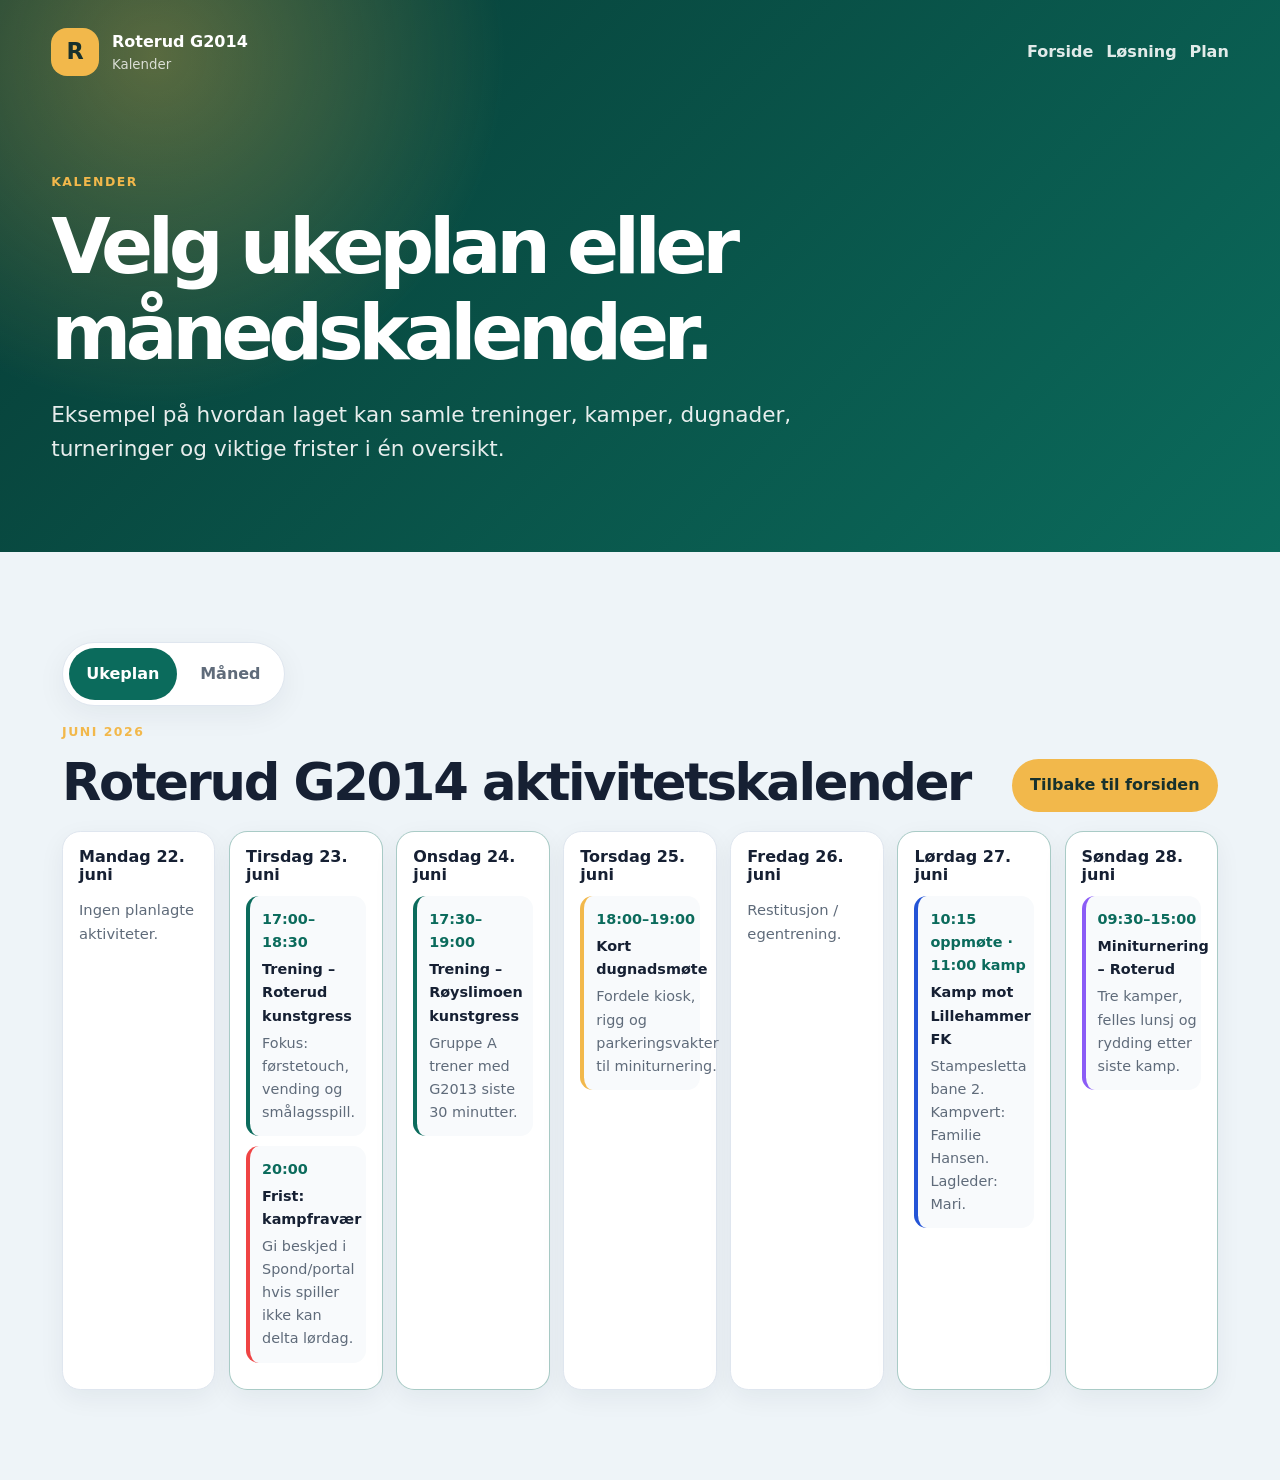
==== kalender.html @ 4005221e "Add switchable team calendar page" ====
<!doctype html>
<html lang="no">
  <head>
    <meta charset="utf-8" />
    <meta name="viewport" content="width=device-width, initial-scale=1" />
    <title>Kalender – Roterud G2014</title>
    <meta
      name="description"
      content="Uke- og månedskalender for Roterud G2014 med eksempelaktiviteter for treninger, kamper, dugnader og turneringer."
    />
    <link rel="stylesheet" href="styles.css" />
  </head>
  <body class="page">
    <header class="subhero">
      <nav class="topbar" aria-label="Hovednavigasjon">
        <a class="brand" href="index.html" aria-label="Til forsiden">
          <span class="brand__mark">R</span>
          <span>
            <strong>Roterud G2014</strong>
            <small>Kalender</small>
          </span>
        </a>
        <div class="topbar__links">
          <a href="index.html">Forside</a>
          <a href="index.html#losning">Løsning</a>
          <a href="index.html#plan">Plan</a>
        </div>
      </nav>
      <div class="subhero__content">
        <p class="eyebrow">Kalender</p>
        <h1>Velg ukeplan eller månedskalender.</h1>
        <p class="hero__lead">
          Eksempel på hvordan laget kan samle treninger, kamper, dugnader, turneringer og viktige frister i én oversikt.
        </p>
      </div>
    </header>

    <main class="section calendar-page">
      <section class="calendar-switch" aria-label="Kalendervisning">
        <input type="radio" name="view" id="week-view" checked />
        <input type="radio" name="view" id="month-view" />

        <div class="view-toggle" role="tablist" aria-label="Velg visning">
          <label for="week-view" role="tab">Ukeplan</label>
          <label for="month-view" role="tab">Måned</label>
        </div>

        <div class="calendar-toolbar">
          <div>
            <p class="eyebrow">Juni 2026</p>
            <h2>Roterud G2014 aktivitetskalender</h2>
          </div>
          <a class="button button--primary" href="index.html#kalender">Tilbake til forsiden</a>
        </div>

        <section class="week-view calendar-view" aria-labelledby="week-heading">
          <h2 id="week-heading" class="sr-only">Ukeplan for uke 26</h2>
          <div class="week-grid">
            <article class="day-card">
              <h3>Mandag 22. juni</h3>
              <p class="empty-state">Ingen planlagte aktiviteter.</p>
            </article>
            <article class="day-card day-card--active">
              <h3>Tirsdag 23. juni</h3>
              <div class="activity activity--training">
                <time>17:00–18:30</time>
                <strong>Trening – Roterud kunstgress</strong>
                <span>Fokus: førstetouch, vending og smålagsspill.</span>
              </div>
              <div class="activity activity--info">
                <time>20:00</time>
                <strong>Frist: kampfravær</strong>
                <span>Gi beskjed i Spond/portal hvis spiller ikke kan delta lørdag.</span>
              </div>
            </article>
            <article class="day-card day-card--active">
              <h3>Onsdag 24. juni</h3>
              <div class="activity activity--training">
                <time>17:30–19:00</time>
                <strong>Trening – Røyslimoen kunstgress</strong>
                <span>Gruppe A trener med G2013 siste 30 minutter.</span>
              </div>
            </article>
            <article class="day-card">
              <h3>Torsdag 25. juni</h3>
              <div class="activity activity--dugnad">
                <time>18:00–19:00</time>
                <strong>Kort dugnadsmøte</strong>
                <span>Fordele kiosk, rigg og parkeringsvakter til miniturnering.</span>
              </div>
            </article>
            <article class="day-card">
              <h3>Fredag 26. juni</h3>
              <p class="empty-state">Restitusjon / egentrening.</p>
            </article>
            <article class="day-card day-card--active">
              <h3>Lørdag 27. juni</h3>
              <div class="activity activity--match">
                <time>10:15 oppmøte · 11:00 kamp</time>
                <strong>Kamp mot Lillehammer FK</strong>
                <span>Stampesletta bane 2. Kampvert: Familie Hansen. Lagleder: Mari.</span>
              </div>
            </article>
            <article class="day-card day-card--active">
              <h3>Søndag 28. juni</h3>
              <div class="activity activity--cup">
                <time>09:30–15:00</time>
                <strong>Miniturnering – Roterud</strong>
                <span>Tre kamper, felles lunsj og rydding etter siste kamp.</span>
              </div>
            </article>
          </div>
        </section>

        <section class="month-view calendar-view" aria-labelledby="month-heading">
          <h2 id="month-heading" class="sr-only">Månedskalender for juni 2026</h2>
          <div class="month-grid" aria-label="Månedskalender juni 2026">
            <span class="weekday">Man</span><span class="weekday">Tir</span><span class="weekday">Ons</span><span class="weekday">Tor</span><span class="weekday">Fre</span><span class="weekday">Lør</span><span class="weekday">Søn</span>
            <div class="month-day"><span>1</span></div>
            <div class="month-day"><span>2</span></div>
            <div class="month-day"><span>3</span><small class="dot dot--training">Trening</small></div>
            <div class="month-day"><span>4</span></div>
            <div class="month-day"><span>5</span></div>
            <div class="month-day"><span>6</span><small class="dot dot--match">Kamp</small></div>
            <div class="month-day"><span>7</span></div>
            <div class="month-day"><span>8</span></div>
            <div class="month-day"><span>9</span><small class="dot dot--training">Trening</small></div>
            <div class="month-day"><span>10</span></div>
            <div class="month-day"><span>11</span><small class="dot dot--dugnad">Dugnad</small></div>
            <div class="month-day"><span>12</span></div>
            <div class="month-day"><span>13</span><small class="dot dot--cup">Cup</small></div>
            <div class="month-day"><span>14</span></div>
            <div class="month-day"><span>15</span></div>
            <div class="month-day"><span>16</span><small class="dot dot--training">Trening</small></div>
            <div class="month-day"><span>17</span><small class="dot dot--training">Trening</small></div>
            <div class="month-day"><span>18</span></div>
            <div class="month-day"><span>19</span></div>
            <div class="month-day"><span>20</span><small class="dot dot--match">Kamp</small></div>
            <div class="month-day"><span>21</span></div>
            <div class="month-day month-day--today"><span>22</span></div>
            <div class="month-day"><span>23</span><small class="dot dot--training">Trening</small><small class="dot dot--info">Frist</small></div>
            <div class="month-day"><span>24</span><small class="dot dot--training">Trening</small></div>
            <div class="month-day"><span>25</span><small class="dot dot--dugnad">Dugnadsmøte</small></div>
            <div class="month-day"><span>26</span></div>
            <div class="month-day"><span>27</span><small class="dot dot--match">Kamp</small></div>
            <div class="month-day"><span>28</span><small class="dot dot--cup">Turnering</small></div>
            <div class="month-day"><span>29</span><small class="dot dot--dugnad">Dugnad</small></div>
            <div class="month-day"><span>30</span><small class="dot dot--training">Trening</small></div>
          </div>
        </section>
      </section>
    </main>
  </body>
</html>
---- styles.css ----
:root {
  color-scheme: light;
  --bg: #f6f8fb;
  --card: #ffffff;
  --ink: #162033;
  --muted: #5f6b7a;
  --brand: #0b6b5c;
  --brand-2: #f2b84b;
  --blue: #2454d6;
  --line: #dfe6ef;
  --shadow: 0 20px 60px rgba(22, 32, 51, 0.12);
}

* { box-sizing: border-box; }
html { scroll-behavior: smooth; }
body {
  margin: 0;
  font-family: Inter, ui-sans-serif, system-ui, -apple-system, BlinkMacSystemFont, "Segoe UI", sans-serif;
  background: var(--bg);
  color: var(--ink);
  line-height: 1.6;
}

a { color: inherit; text-decoration: none; }

.hero {
  min-height: 86vh;
  background:
    radial-gradient(circle at 15% 20%, rgba(242, 184, 75, 0.38), transparent 28rem),
    radial-gradient(circle at 85% 10%, rgba(36, 84, 214, 0.25), transparent 25rem),
    linear-gradient(135deg, #073b35 0%, #0b6b5c 55%, #10806f 100%);
  color: white;
  padding: 1.25rem clamp(1rem, 4vw, 4rem) 5rem;
}

.topbar,
.hero__content,
.section {
  max-width: 1180px;
  margin: 0 auto;
}

.topbar {
  display: flex;
  justify-content: space-between;
  gap: 1rem;
  align-items: center;
  padding: 0.5rem 0 4rem;
}

.brand { display: flex; align-items: center; gap: 0.8rem; }
.brand__mark {
  display: grid;
  place-items: center;
  width: 3rem;
  height: 3rem;
  border-radius: 1rem;
  background: var(--brand-2);
  color: #17312d;
  font-weight: 900;
  font-size: 1.4rem;
}
.brand small { display: block; opacity: 0.78; }

.topbar__links { display: flex; flex-wrap: wrap; gap: 0.8rem; font-weight: 700; }
.topbar__links a { opacity: 0.88; }
.topbar__links a:hover { opacity: 1; }

.hero__content { padding-top: clamp(2rem, 8vw, 7rem); }
.eyebrow {
  margin: 0 0 0.75rem;
  color: var(--brand-2);
  font-weight: 850;
  letter-spacing: 0.12em;
  text-transform: uppercase;
  font-size: 0.78rem;
}

h1, h2, h3 { line-height: 1.12; margin: 0; }
h1 { max-width: 900px; font-size: clamp(2.7rem, 8vw, 6.8rem); letter-spacing: -0.07em; }
h2 { font-size: clamp(2rem, 4vw, 3.2rem); letter-spacing: -0.045em; }
h3 { font-size: 1.18rem; }

.hero__lead { max-width: 760px; font-size: clamp(1.1rem, 2vw, 1.35rem); opacity: 0.9; }
.hero__actions { display: flex; flex-wrap: wrap; gap: 0.85rem; margin-top: 2rem; }
.button {
  display: inline-flex;
  justify-content: center;
  align-items: center;
  min-height: 3rem;
  padding: 0.85rem 1.15rem;
  border-radius: 999px;
  font-weight: 850;
}
.button--primary { background: var(--brand-2); color: #17312d; }
.button--secondary { border: 1px solid rgba(255,255,255,0.5); color: white; }
.button--full { width: 100%; background: var(--brand); color: white; margin-top: 1rem; }

.section { padding: clamp(3rem, 7vw, 6rem) clamp(1rem, 4vw, 2rem); }
.section--tint { max-width: none; background: #eaf1f7; }
.section--tint > * { max-width: 1180px; margin-inline: auto; }
.section--dark { max-width: none; background: #111827; color: white; }
.section--dark > * { max-width: 1180px; margin-inline: auto; }
.section__intro { max-width: 820px; margin-bottom: 2rem; }
.section__intro p:not(.eyebrow) { color: var(--muted); font-size: 1.08rem; }
.section--dark .section__intro p:not(.eyebrow) { color: #c9d2df; }

.cards { display: grid; gap: 1rem; }
.cards--three { grid-template-columns: repeat(3, minmax(0, 1fr)); }
.card, .panel, .github-grid article {
  background: var(--card);
  border: 1px solid var(--line);
  border-radius: 1.4rem;
  padding: 1.35rem;
  box-shadow: 0 8px 30px rgba(22, 32, 51, 0.06);
}
.card__icon { font-size: 2rem; }
.card p, .event p, .event li { color: var(--muted); }

.dashboard { display: grid; grid-template-columns: 1.7fr 0.85fr; gap: 1rem; }
.panel { box-shadow: var(--shadow); }
.notice {
  margin: 1.3rem 0;
  padding: 1rem;
  border-radius: 1rem;
  background: #fff6df;
  border: 1px solid #f5d58a;
}
.timeline { display: grid; gap: 0.9rem; }
.event { border-left: 0.35rem solid var(--brand); padding: 1rem 1rem 1rem 1.2rem; background: #f8fafc; border-radius: 1rem; }
.event--match { border-color: var(--blue); }
.event--dugnad { border-color: var(--brand-2); }
.event time { color: var(--brand); font-weight: 850; }
.event ul { margin-bottom: 0; }

.factlist { display: grid; gap: 0.8rem; }
.factlist div { border-bottom: 1px solid var(--line); padding-bottom: 0.7rem; }
.factlist dt { color: var(--muted); font-size: 0.85rem; }
.factlist dd { margin: 0; font-weight: 850; }

.steps { display: grid; gap: 1rem; padding: 0; list-style: none; counter-reset: step; }
.steps li {
  counter-increment: step;
  display: grid;
  grid-template-columns: auto 1fr;
  gap: 1rem;
  align-items: start;
  background: white;
  border: 1px solid var(--line);
  border-radius: 1rem;
  padding: 1rem;
}
.steps li::before {
  content: counter(step);
  display: grid;
  place-items: center;
  width: 2.1rem;
  height: 2.1rem;
  border-radius: 50%;
  background: var(--brand);
  color: white;
  font-weight: 900;
}

.github-grid { display: grid; grid-template-columns: repeat(4, minmax(0, 1fr)); gap: 1rem; }
.github-grid article { background: #1f2937; border-color: #374151; box-shadow: none; }
code { background: rgba(255,255,255,0.12); padding: 0.12rem 0.35rem; border-radius: 0.35rem; }

@media (max-width: 860px) {
  .topbar { align-items: flex-start; flex-direction: column; padding-bottom: 2rem; }
  .cards--three, .dashboard, .github-grid { grid-template-columns: 1fr; }
  .hero { min-height: auto; }
}

.card--link {
  display: block;
  transition: transform 160ms ease, box-shadow 160ms ease, border-color 160ms ease;
}
.card--link:hover,
.card--link:focus-visible {
  transform: translateY(-0.18rem);
  border-color: var(--brand);
  box-shadow: var(--shadow);
  outline: none;
}
.card__cta,
.inline-link {
  display: inline-flex;
  margin-top: 0.7rem;
  color: var(--brand);
  font-weight: 850;
}

.page { background: #eef4f8; }
.subhero {
  background:
    radial-gradient(circle at 12% 10%, rgba(242, 184, 75, 0.35), transparent 22rem),
    linear-gradient(135deg, #073b35 0%, #0b6b5c 100%);
  color: white;
  padding: 1.25rem clamp(1rem, 4vw, 4rem) 4rem;
}
.subhero__content { max-width: 1180px; margin: 0 auto; padding-top: 2rem; }
.subhero h1 { font-size: clamp(2.3rem, 6vw, 5rem); }

.calendar-page { max-width: 1220px; }
.calendar-switch > input { position: absolute; inline-size: 1px; block-size: 1px; opacity: 0; pointer-events: none; }
.view-toggle {
  display: inline-flex;
  gap: 0.35rem;
  padding: 0.35rem;
  margin-bottom: 1rem;
  border-radius: 999px;
  background: white;
  border: 1px solid var(--line);
  box-shadow: 0 8px 30px rgba(22, 32, 51, 0.06);
}
.view-toggle label {
  cursor: pointer;
  border-radius: 999px;
  padding: 0.8rem 1.1rem;
  font-weight: 900;
  color: var(--muted);
}
#week-view:checked ~ .view-toggle label[for="week-view"],
#month-view:checked ~ .view-toggle label[for="month-view"] {
  background: var(--brand);
  color: white;
}
.calendar-toolbar {
  display: flex;
  justify-content: space-between;
  gap: 1rem;
  align-items: end;
  margin-bottom: 1.2rem;
}
.calendar-toolbar .button--primary { color: #17312d; }
.calendar-view { display: none; }
#week-view:checked ~ .week-view,
#month-view:checked ~ .month-view { display: block; }

.week-grid { display: grid; grid-template-columns: repeat(7, minmax(0, 1fr)); gap: 0.85rem; }
.day-card {
  min-height: 15rem;
  background: white;
  border: 1px solid var(--line);
  border-radius: 1.15rem;
  padding: 1rem;
  box-shadow: 0 8px 26px rgba(22, 32, 51, 0.06);
}
.day-card--active { border-color: rgba(11, 107, 92, 0.35); }
.day-card h3 { font-size: 1rem; margin-bottom: 0.8rem; }
.empty-state { color: var(--muted); font-size: 0.92rem; }
.activity {
  display: grid;
  gap: 0.25rem;
  margin-bottom: 0.65rem;
  padding: 0.75rem;
  border-radius: 0.8rem;
  background: #f8fafc;
  border-left: 0.28rem solid var(--brand);
  font-size: 0.9rem;
}
.activity time { color: var(--brand); font-weight: 900; }
.activity span { color: var(--muted); }
.activity--match { border-color: var(--blue); }
.activity--dugnad { border-color: var(--brand-2); }
.activity--cup { border-color: #8b5cf6; }
.activity--info { border-color: #ef4444; }

.month-grid {
  display: grid;
  grid-template-columns: repeat(7, minmax(0, 1fr));
  gap: 0.55rem;
}
.weekday {
  color: var(--muted);
  font-weight: 900;
  text-align: center;
  padding: 0.5rem;
}
.month-day {
  min-height: 7.6rem;
  background: white;
  border: 1px solid var(--line);
  border-radius: 1rem;
  padding: 0.7rem;
  box-shadow: 0 8px 26px rgba(22, 32, 51, 0.05);
}
.month-day > span { font-weight: 950; }
.month-day--today { outline: 3px solid rgba(242, 184, 75, 0.8); }
.dot {
  display: block;
  margin-top: 0.4rem;
  padding: 0.25rem 0.45rem;
  border-radius: 999px;
  color: white;
  font-weight: 850;
  font-size: 0.76rem;
}
.dot--training { background: var(--brand); }
.dot--match { background: var(--blue); }
.dot--dugnad { background: #b7791f; }
.dot--cup { background: #7c3aed; }
.dot--info { background: #dc2626; }
.sr-only {
  position: absolute;
  width: 1px;
  height: 1px;
  padding: 0;
  margin: -1px;
  overflow: hidden;
  clip: rect(0, 0, 0, 0);
  white-space: nowrap;
  border: 0;
}

@media (max-width: 1080px) {
  .week-grid { grid-template-columns: repeat(2, minmax(0, 1fr)); }
  .month-grid { font-size: 0.92rem; }
  .month-day { min-height: 6.7rem; padding: 0.55rem; }
}

@media (max-width: 640px) {
  .calendar-toolbar { align-items: stretch; flex-direction: column; }
  .week-grid, .month-grid { grid-template-columns: 1fr; }
  .weekday { display: none; }
  .month-day { min-height: auto; }
  .view-toggle { width: 100%; }
  .view-toggle label { flex: 1; text-align: center; }
}
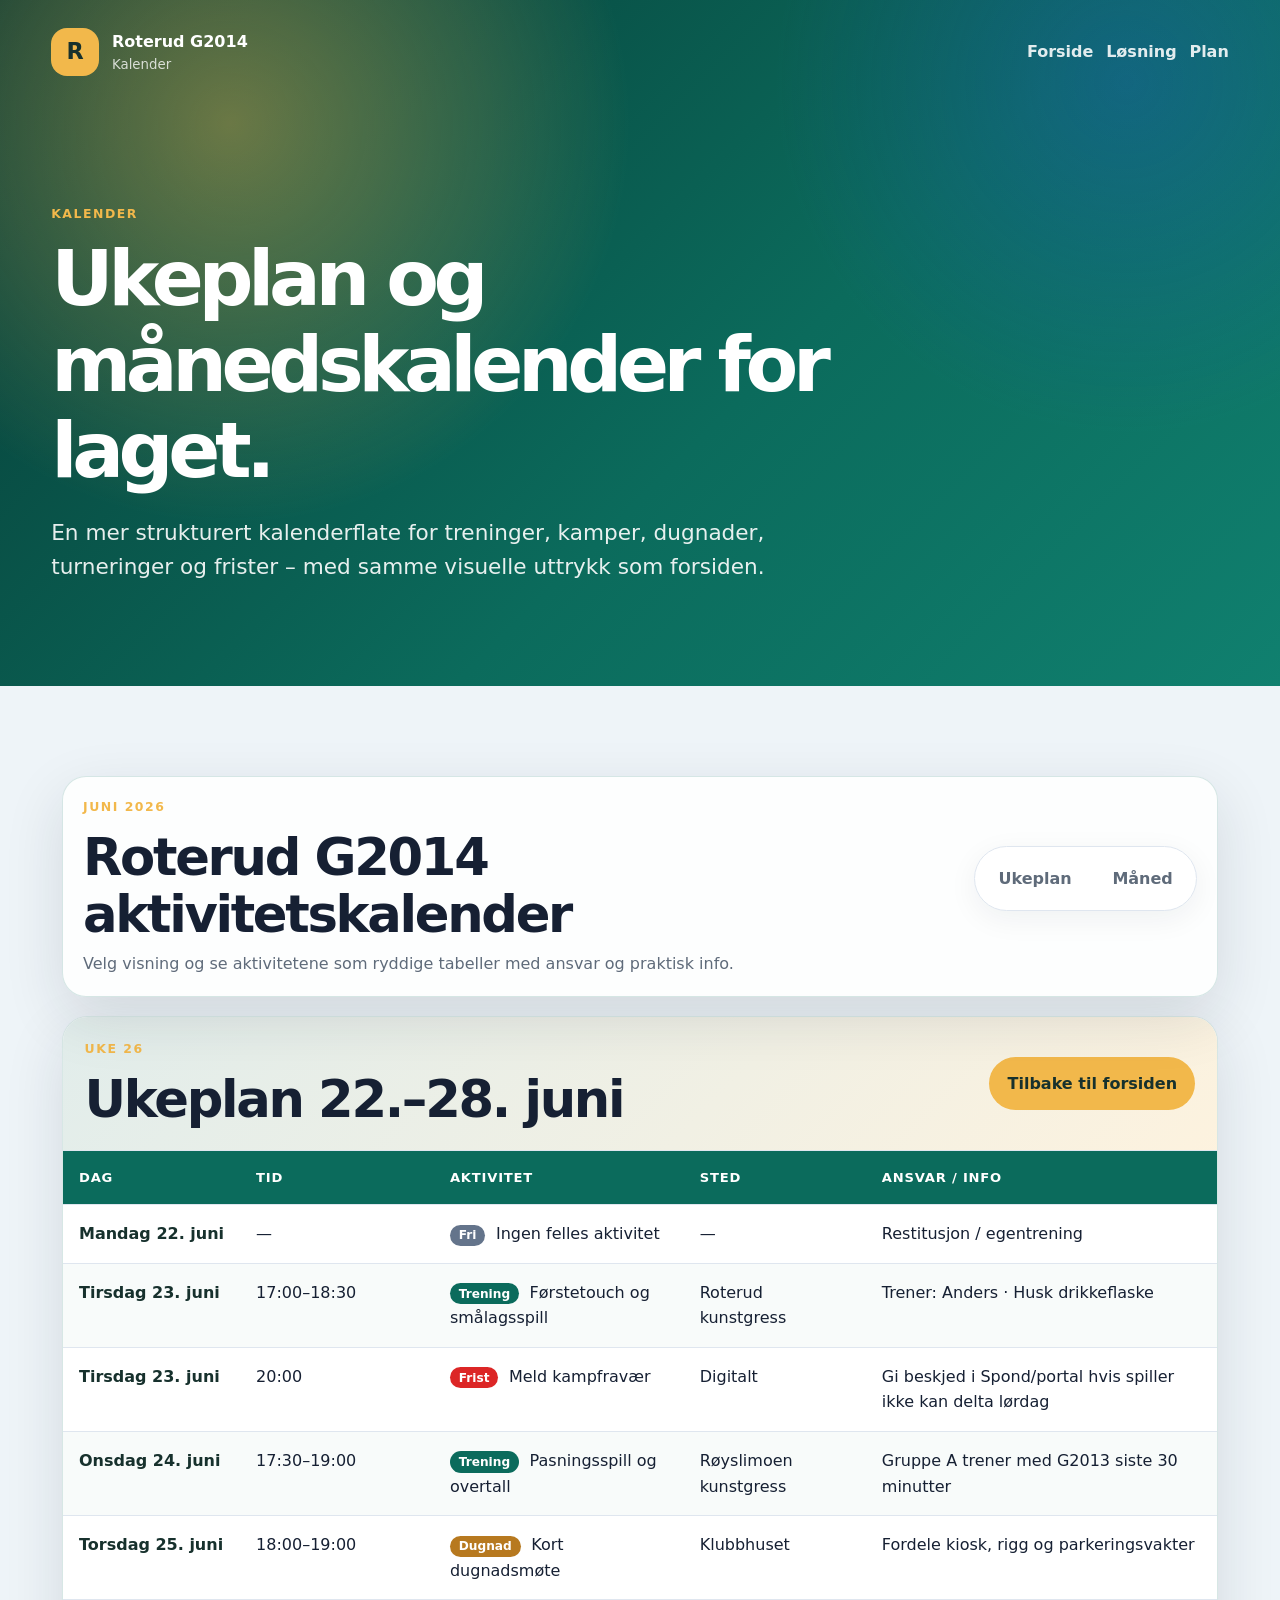
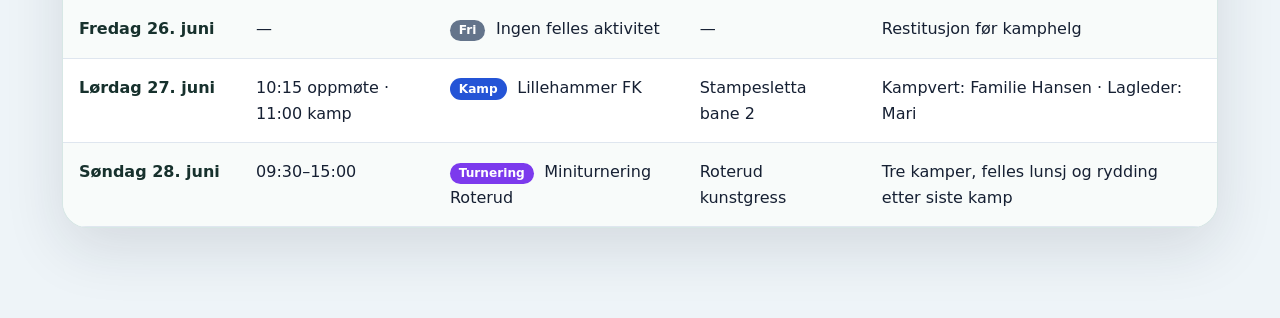
==== commit 8306850a: "Refine calendar page tables and styling" ====
--- a/kalender.html
+++ b/kalender.html
@@ -10,8 +10,8 @@
     />
     <link rel="stylesheet" href="styles.css" />
   </head>
-  <body class="page">
-    <header class="subhero">
+  <body class="page page--calendar">
+    <header class="subhero subhero--calendar">
       <nav class="topbar" aria-label="Hovednavigasjon">
         <a class="brand" href="index.html" aria-label="Til forsiden">
           <span class="brand__mark">R</span>
@@ -26,126 +26,188 @@
           <a href="index.html#plan">Plan</a>
         </div>
       </nav>
-      <div class="subhero__content">
+      <div class="subhero__content calendar-hero-card">
         <p class="eyebrow">Kalender</p>
-        <h1>Velg ukeplan eller månedskalender.</h1>
+        <h1>Ukeplan og månedskalender for laget.</h1>
         <p class="hero__lead">
-          Eksempel på hvordan laget kan samle treninger, kamper, dugnader, turneringer og viktige frister i én oversikt.
+          En mer strukturert kalenderflate for treninger, kamper, dugnader, turneringer og frister – med samme visuelle uttrykk som forsiden.
         </p>
       </div>
     </header>
 
     <main class="section calendar-page">
-      <section class="calendar-switch" aria-label="Kalendervisning">
+      <section class="calendar-shell" aria-label="Kalendervisning">
         <input type="radio" name="view" id="week-view" checked />
         <input type="radio" name="view" id="month-view" />
 
-        <div class="view-toggle" role="tablist" aria-label="Velg visning">
-          <label for="week-view" role="tab">Ukeplan</label>
-          <label for="month-view" role="tab">Måned</label>
-        </div>
-
-        <div class="calendar-toolbar">
+        <div class="calendar-toolbar calendar-toolbar--framed">
           <div>
             <p class="eyebrow">Juni 2026</p>
             <h2>Roterud G2014 aktivitetskalender</h2>
-          </div>
-          <a class="button button--primary" href="index.html#kalender">Tilbake til forsiden</a>
+            <p>Velg visning og se aktivitetene som ryddige tabeller med ansvar og praktisk info.</p>
+          </div>
+          <div class="view-toggle" role="tablist" aria-label="Velg visning">
+            <label for="week-view" role="tab">Ukeplan</label>
+            <label for="month-view" role="tab">Måned</label>
+          </div>
         </div>
 
         <section class="week-view calendar-view" aria-labelledby="week-heading">
-          <h2 id="week-heading" class="sr-only">Ukeplan for uke 26</h2>
-          <div class="week-grid">
-            <article class="day-card">
-              <h3>Mandag 22. juni</h3>
-              <p class="empty-state">Ingen planlagte aktiviteter.</p>
-            </article>
-            <article class="day-card day-card--active">
-              <h3>Tirsdag 23. juni</h3>
-              <div class="activity activity--training">
-                <time>17:00–18:30</time>
-                <strong>Trening – Roterud kunstgress</strong>
-                <span>Fokus: førstetouch, vending og smålagsspill.</span>
+          <div class="table-card">
+            <div class="table-card__header">
+              <div>
+                <p class="eyebrow">Uke 26</p>
+                <h2 id="week-heading">Ukeplan 22.–28. juni</h2>
               </div>
-              <div class="activity activity--info">
-                <time>20:00</time>
-                <strong>Frist: kampfravær</strong>
-                <span>Gi beskjed i Spond/portal hvis spiller ikke kan delta lørdag.</span>
+              <a class="button button--primary" href="index.html#kalender">Tilbake til forsiden</a>
+            </div>
+            <div class="table-wrap">
+              <table class="activity-table">
+                <caption>Aktiviteter for uke 26</caption>
+                <thead>
+                  <tr>
+                    <th scope="col">Dag</th>
+                    <th scope="col">Tid</th>
+                    <th scope="col">Aktivitet</th>
+                    <th scope="col">Sted</th>
+                    <th scope="col">Ansvar / info</th>
+                  </tr>
+                </thead>
+                <tbody>
+                  <tr>
+                    <th scope="row">Mandag 22. juni</th>
+                    <td>—</td>
+                    <td><span class="badge badge--muted">Fri</span> Ingen felles aktivitet</td>
+                    <td>—</td>
+                    <td>Restitusjon / egentrening</td>
+                  </tr>
+                  <tr>
+                    <th scope="row">Tirsdag 23. juni</th>
+                    <td>17:00–18:30</td>
+                    <td><span class="badge badge--training">Trening</span> Førstetouch og smålagsspill</td>
+                    <td>Roterud kunstgress</td>
+                    <td>Trener: Anders · Husk drikkeflaske</td>
+                  </tr>
+                  <tr>
+                    <th scope="row">Tirsdag 23. juni</th>
+                    <td>20:00</td>
+                    <td><span class="badge badge--info">Frist</span> Meld kampfravær</td>
+                    <td>Digitalt</td>
+                    <td>Gi beskjed i Spond/portal hvis spiller ikke kan delta lørdag</td>
+                  </tr>
+                  <tr>
+                    <th scope="row">Onsdag 24. juni</th>
+                    <td>17:30–19:00</td>
+                    <td><span class="badge badge--training">Trening</span> Pasningsspill og overtall</td>
+                    <td>Røyslimoen kunstgress</td>
+                    <td>Gruppe A trener med G2013 siste 30 minutter</td>
+                  </tr>
+                  <tr>
+                    <th scope="row">Torsdag 25. juni</th>
+                    <td>18:00–19:00</td>
+                    <td><span class="badge badge--dugnad">Dugnad</span> Kort dugnadsmøte</td>
+                    <td>Klubbhuset</td>
+                    <td>Fordele kiosk, rigg og parkeringsvakter</td>
+                  </tr>
+                  <tr>
+                    <th scope="row">Fredag 26. juni</th>
+                    <td>—</td>
+                    <td><span class="badge badge--muted">Fri</span> Ingen felles aktivitet</td>
+                    <td>—</td>
+                    <td>Restitusjon før kamphelg</td>
+                  </tr>
+                  <tr>
+                    <th scope="row">Lørdag 27. juni</th>
+                    <td>10:15 oppmøte · 11:00 kamp</td>
+                    <td><span class="badge badge--match">Kamp</span> Lillehammer FK</td>
+                    <td>Stampesletta bane 2</td>
+                    <td>Kampvert: Familie Hansen · Lagleder: Mari</td>
+                  </tr>
+                  <tr>
+                    <th scope="row">Søndag 28. juni</th>
+                    <td>09:30–15:00</td>
+                    <td><span class="badge badge--cup">Turnering</span> Miniturnering Roterud</td>
+                    <td>Roterud kunstgress</td>
+                    <td>Tre kamper, felles lunsj og rydding etter siste kamp</td>
+                  </tr>
+                </tbody>
+              </table>
+            </div>
+          </div>
+        </section>
+
+        <section class="month-view calendar-view" aria-labelledby="month-heading">
+          <div class="table-card">
+            <div class="table-card__header">
+              <div>
+                <p class="eyebrow">Måned</p>
+                <h2 id="month-heading">Månedskalender juni 2026</h2>
               </div>
-            </article>
-            <article class="day-card day-card--active">
-              <h3>Onsdag 24. juni</h3>
-              <div class="activity activity--training">
-                <time>17:30–19:00</time>
-                <strong>Trening – Røyslimoen kunstgress</strong>
-                <span>Gruppe A trener med G2013 siste 30 minutter.</span>
-              </div>
-            </article>
-            <article class="day-card">
-              <h3>Torsdag 25. juni</h3>
-              <div class="activity activity--dugnad">
-                <time>18:00–19:00</time>
-                <strong>Kort dugnadsmøte</strong>
-                <span>Fordele kiosk, rigg og parkeringsvakter til miniturnering.</span>
-              </div>
-            </article>
-            <article class="day-card">
-              <h3>Fredag 26. juni</h3>
-              <p class="empty-state">Restitusjon / egentrening.</p>
-            </article>
-            <article class="day-card day-card--active">
-              <h3>Lørdag 27. juni</h3>
-              <div class="activity activity--match">
-                <time>10:15 oppmøte · 11:00 kamp</time>
-                <strong>Kamp mot Lillehammer FK</strong>
-                <span>Stampesletta bane 2. Kampvert: Familie Hansen. Lagleder: Mari.</span>
-              </div>
-            </article>
-            <article class="day-card day-card--active">
-              <h3>Søndag 28. juni</h3>
-              <div class="activity activity--cup">
-                <time>09:30–15:00</time>
-                <strong>Miniturnering – Roterud</strong>
-                <span>Tre kamper, felles lunsj og rydding etter siste kamp.</span>
-              </div>
-            </article>
-          </div>
-        </section>
-
-        <section class="month-view calendar-view" aria-labelledby="month-heading">
-          <h2 id="month-heading" class="sr-only">Månedskalender for juni 2026</h2>
-          <div class="month-grid" aria-label="Månedskalender juni 2026">
-            <span class="weekday">Man</span><span class="weekday">Tir</span><span class="weekday">Ons</span><span class="weekday">Tor</span><span class="weekday">Fre</span><span class="weekday">Lør</span><span class="weekday">Søn</span>
-            <div class="month-day"><span>1</span></div>
-            <div class="month-day"><span>2</span></div>
-            <div class="month-day"><span>3</span><small class="dot dot--training">Trening</small></div>
-            <div class="month-day"><span>4</span></div>
-            <div class="month-day"><span>5</span></div>
-            <div class="month-day"><span>6</span><small class="dot dot--match">Kamp</small></div>
-            <div class="month-day"><span>7</span></div>
-            <div class="month-day"><span>8</span></div>
-            <div class="month-day"><span>9</span><small class="dot dot--training">Trening</small></div>
-            <div class="month-day"><span>10</span></div>
-            <div class="month-day"><span>11</span><small class="dot dot--dugnad">Dugnad</small></div>
-            <div class="month-day"><span>12</span></div>
-            <div class="month-day"><span>13</span><small class="dot dot--cup">Cup</small></div>
-            <div class="month-day"><span>14</span></div>
-            <div class="month-day"><span>15</span></div>
-            <div class="month-day"><span>16</span><small class="dot dot--training">Trening</small></div>
-            <div class="month-day"><span>17</span><small class="dot dot--training">Trening</small></div>
-            <div class="month-day"><span>18</span></div>
-            <div class="month-day"><span>19</span></div>
-            <div class="month-day"><span>20</span><small class="dot dot--match">Kamp</small></div>
-            <div class="month-day"><span>21</span></div>
-            <div class="month-day month-day--today"><span>22</span></div>
-            <div class="month-day"><span>23</span><small class="dot dot--training">Trening</small><small class="dot dot--info">Frist</small></div>
-            <div class="month-day"><span>24</span><small class="dot dot--training">Trening</small></div>
-            <div class="month-day"><span>25</span><small class="dot dot--dugnad">Dugnadsmøte</small></div>
-            <div class="month-day"><span>26</span></div>
-            <div class="month-day"><span>27</span><small class="dot dot--match">Kamp</small></div>
-            <div class="month-day"><span>28</span><small class="dot dot--cup">Turnering</small></div>
-            <div class="month-day"><span>29</span><small class="dot dot--dugnad">Dugnad</small></div>
-            <div class="month-day"><span>30</span><small class="dot dot--training">Trening</small></div>
+              <a class="button button--primary" href="index.html#kalender">Tilbake til forsiden</a>
+            </div>
+            <div class="table-wrap">
+              <table class="month-table">
+                <caption>Månedskalender for juni 2026</caption>
+                <thead>
+                  <tr>
+                    <th scope="col">Mandag</th>
+                    <th scope="col">Tirsdag</th>
+                    <th scope="col">Onsdag</th>
+                    <th scope="col">Torsdag</th>
+                    <th scope="col">Fredag</th>
+                    <th scope="col">Lørdag</th>
+                    <th scope="col">Søndag</th>
+                  </tr>
+                </thead>
+                <tbody>
+                  <tr>
+                    <td><strong>1</strong></td>
+                    <td><strong>2</strong></td>
+                    <td><strong>3</strong><span class="month-event badge--training">Trening</span></td>
+                    <td><strong>4</strong></td>
+                    <td><strong>5</strong></td>
+                    <td><strong>6</strong><span class="month-event badge--match">Kamp</span></td>
+                    <td><strong>7</strong></td>
+                  </tr>
+                  <tr>
+                    <td><strong>8</strong></td>
+                    <td><strong>9</strong><span class="month-event badge--training">Trening</span></td>
+                    <td><strong>10</strong></td>
+                    <td><strong>11</strong><span class="month-event badge--dugnad">Dugnad</span></td>
+                    <td><strong>12</strong></td>
+                    <td><strong>13</strong><span class="month-event badge--cup">Cup</span></td>
+                    <td><strong>14</strong></td>
+                  </tr>
+                  <tr>
+                    <td><strong>15</strong></td>
+                    <td><strong>16</strong><span class="month-event badge--training">Trening</span></td>
+                    <td><strong>17</strong><span class="month-event badge--training">Trening</span></td>
+                    <td><strong>18</strong></td>
+                    <td><strong>19</strong></td>
+                    <td><strong>20</strong><span class="month-event badge--match">Kamp</span></td>
+                    <td><strong>21</strong></td>
+                  </tr>
+                  <tr>
+                    <td class="is-today"><strong>22</strong></td>
+                    <td><strong>23</strong><span class="month-event badge--training">Trening</span><span class="month-event badge--info">Frist</span></td>
+                    <td><strong>24</strong><span class="month-event badge--training">Trening</span></td>
+                    <td><strong>25</strong><span class="month-event badge--dugnad">Dugnadsmøte</span></td>
+                    <td><strong>26</strong></td>
+                    <td><strong>27</strong><span class="month-event badge--match">Kamp</span></td>
+                    <td><strong>28</strong><span class="month-event badge--cup">Turnering</span></td>
+                  </tr>
+                  <tr>
+                    <td><strong>29</strong><span class="month-event badge--dugnad">Dugnad</span></td>
+                    <td><strong>30</strong><span class="month-event badge--training">Trening</span></td>
+                    <td class="is-muted">1</td>
+                    <td class="is-muted">2</td>
+                    <td class="is-muted">3</td>
+                    <td class="is-muted">4</td>
+                    <td class="is-muted">5</td>
+                  </tr>
+                </tbody>
+              </table>
+            </div>
           </div>
         </section>
       </section>
--- a/styles.css
+++ b/styles.css
@@ -328,3 +328,177 @@
   .view-toggle { width: 100%; }
   .view-toggle label { flex: 1; text-align: center; }
 }
+
+/* Refined calendar tables */
+.card--link {
+  cursor: pointer;
+  min-height: 100%;
+  position: relative;
+}
+.card--link::after {
+  content: "";
+  position: absolute;
+  inset: 0;
+  border-radius: inherit;
+}
+.page--calendar {
+  background:
+    radial-gradient(circle at 8% 8%, rgba(242, 184, 75, 0.2), transparent 22rem),
+    radial-gradient(circle at 90% 12%, rgba(36, 84, 214, 0.14), transparent 28rem),
+    #eef4f8;
+}
+.subhero--calendar {
+  background:
+    radial-gradient(circle at 18% 18%, rgba(242, 184, 75, 0.42), transparent 25rem),
+    radial-gradient(circle at 88% 12%, rgba(36, 84, 214, 0.28), transparent 22rem),
+    linear-gradient(135deg, #073b35 0%, #0b6b5c 58%, #10806f 100%);
+}
+.calendar-hero-card {
+  padding: clamp(2rem, 5vw, 4rem) 0 1rem;
+}
+.calendar-shell > input {
+  position: absolute;
+  inline-size: 1px;
+  block-size: 1px;
+  opacity: 0;
+  pointer-events: none;
+}
+.calendar-toolbar--framed {
+  align-items: center;
+  padding: 1.25rem;
+  border: 1px solid rgba(11, 107, 92, 0.16);
+  border-radius: 1.5rem;
+  background: rgba(255, 255, 255, 0.86);
+  box-shadow: var(--shadow);
+  backdrop-filter: blur(10px);
+}
+.calendar-toolbar--framed p:not(.eyebrow) {
+  margin: 0.45rem 0 0;
+  color: var(--muted);
+}
+.table-card {
+  overflow: hidden;
+  border: 1px solid rgba(11, 107, 92, 0.16);
+  border-radius: 1.6rem;
+  background: white;
+  box-shadow: var(--shadow);
+}
+.table-card__header {
+  display: flex;
+  justify-content: space-between;
+  gap: 1rem;
+  align-items: center;
+  padding: 1.35rem;
+  background:
+    linear-gradient(135deg, rgba(11, 107, 92, 0.12), rgba(242, 184, 75, 0.18)),
+    #ffffff;
+  border-bottom: 1px solid var(--line);
+}
+.table-wrap { overflow-x: auto; }
+.activity-table,
+.month-table {
+  width: 100%;
+  border-collapse: separate;
+  border-spacing: 0;
+  min-width: 840px;
+}
+.activity-table caption,
+.month-table caption {
+  position: absolute;
+  width: 1px;
+  height: 1px;
+  overflow: hidden;
+  clip: rect(0, 0, 0, 0);
+}
+.activity-table th,
+.activity-table td,
+.month-table th,
+.month-table td {
+  padding: 1rem;
+  border-bottom: 1px solid var(--line);
+  vertical-align: top;
+  text-align: left;
+}
+.activity-table thead th,
+.month-table thead th {
+  background: #0b6b5c;
+  color: white;
+  font-size: 0.82rem;
+  letter-spacing: 0.06em;
+  text-transform: uppercase;
+}
+.activity-table tbody th {
+  color: #17312d;
+  white-space: nowrap;
+}
+.activity-table tbody tr:nth-child(even) td,
+.activity-table tbody tr:nth-child(even) th {
+  background: #f8fbfa;
+}
+.activity-table tbody tr:hover td,
+.activity-table tbody tr:hover th {
+  background: #fff6df;
+}
+.badge,
+.month-event {
+  display: inline-flex;
+  align-items: center;
+  width: fit-content;
+  border-radius: 999px;
+  padding: 0.28rem 0.55rem;
+  margin-right: 0.35rem;
+  color: white;
+  font-weight: 900;
+  font-size: 0.76rem;
+  line-height: 1;
+}
+.badge--training { background: var(--brand); }
+.badge--match { background: var(--blue); }
+.badge--dugnad { background: #b7791f; }
+.badge--cup { background: #7c3aed; }
+.badge--info { background: #dc2626; }
+.badge--muted { background: #64748b; }
+.month-table {
+  table-layout: fixed;
+  min-width: 920px;
+}
+.month-table thead th { text-align: center; }
+.month-table td {
+  height: 8.5rem;
+  background: #ffffff;
+}
+.month-table tbody tr:nth-child(even) td { background: #fbfdfc; }
+.month-table td strong {
+  display: inline-grid;
+  place-items: center;
+  width: 2rem;
+  height: 2rem;
+  border-radius: 0.7rem;
+  background: #eef4f8;
+  color: #17312d;
+}
+.month-table td.is-today strong {
+  background: var(--brand-2);
+  color: #17312d;
+}
+.month-table td.is-today {
+  box-shadow: inset 0 0 0 3px rgba(242, 184, 75, 0.85);
+}
+.month-table td.is-muted {
+  color: #94a3b8;
+  background: #f1f5f9;
+}
+.month-event {
+  display: flex;
+  margin: 0.45rem 0 0;
+  white-space: normal;
+}
+
+@media (max-width: 760px) {
+  .calendar-toolbar--framed,
+  .table-card__header {
+    align-items: stretch;
+    flex-direction: column;
+  }
+  .calendar-toolbar--framed .view-toggle { width: 100%; }
+}
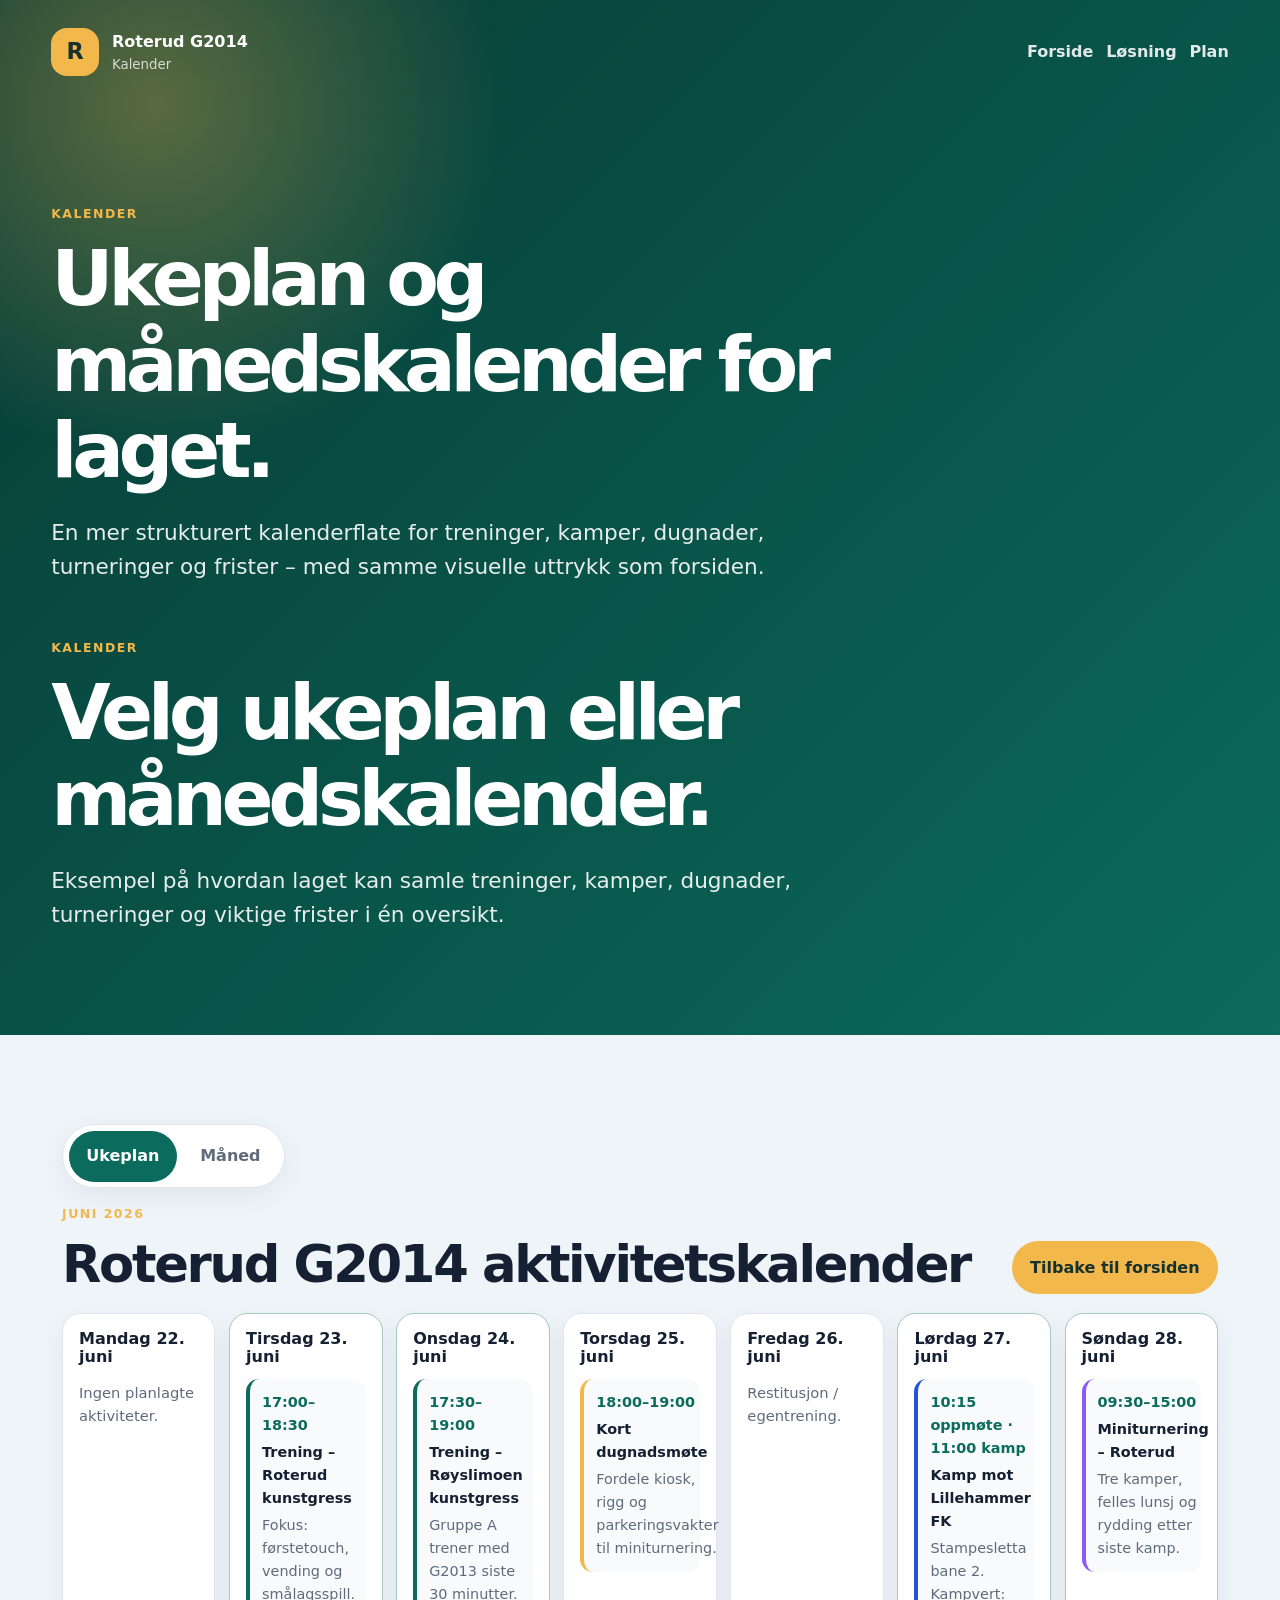
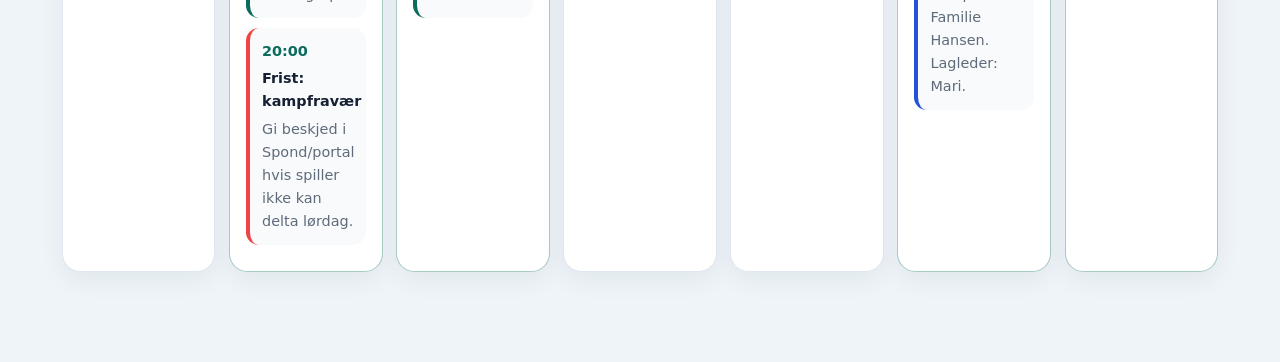
==== commit 46ce3f49: "Merge branch 'main' into codex/lag-informasjonsside-for-roterud-2014-guttelag-fjhb6j" ====
--- a/kalender.html
+++ b/kalender.html
@@ -10,8 +10,8 @@
     />
     <link rel="stylesheet" href="styles.css" />
   </head>
-  <body class="page page--calendar">
-    <header class="subhero subhero--calendar">
+  <body class="page">
+    <header class="subhero">
       <nav class="topbar" aria-label="Hovednavigasjon">
         <a class="brand" href="index.html" aria-label="Til forsiden">
           <span class="brand__mark">R</span>
@@ -31,108 +31,89 @@
         <h1>Ukeplan og månedskalender for laget.</h1>
         <p class="hero__lead">
           En mer strukturert kalenderflate for treninger, kamper, dugnader, turneringer og frister – med samme visuelle uttrykk som forsiden.
+      <div class="subhero__content">
+        <p class="eyebrow">Kalender</p>
+        <h1>Velg ukeplan eller månedskalender.</h1>
+        <p class="hero__lead">
+          Eksempel på hvordan laget kan samle treninger, kamper, dugnader, turneringer og viktige frister i én oversikt.
         </p>
       </div>
     </header>
 
     <main class="section calendar-page">
-      <section class="calendar-shell" aria-label="Kalendervisning">
+      <section class="calendar-switch" aria-label="Kalendervisning">
         <input type="radio" name="view" id="week-view" checked />
         <input type="radio" name="view" id="month-view" />
 
-        <div class="calendar-toolbar calendar-toolbar--framed">
+        <div class="view-toggle" role="tablist" aria-label="Velg visning">
+          <label for="week-view" role="tab">Ukeplan</label>
+          <label for="month-view" role="tab">Måned</label>
+        </div>
+
+        <div class="calendar-toolbar">
           <div>
             <p class="eyebrow">Juni 2026</p>
             <h2>Roterud G2014 aktivitetskalender</h2>
-            <p>Velg visning og se aktivitetene som ryddige tabeller med ansvar og praktisk info.</p>
           </div>
-          <div class="view-toggle" role="tablist" aria-label="Velg visning">
-            <label for="week-view" role="tab">Ukeplan</label>
-            <label for="month-view" role="tab">Måned</label>
-          </div>
+          <a class="button button--primary" href="index.html#kalender">Tilbake til forsiden</a>
         </div>
 
         <section class="week-view calendar-view" aria-labelledby="week-heading">
-          <div class="table-card">
-            <div class="table-card__header">
-              <div>
-                <p class="eyebrow">Uke 26</p>
-                <h2 id="week-heading">Ukeplan 22.–28. juni</h2>
-              </div>
-              <a class="button button--primary" href="index.html#kalender">Tilbake til forsiden</a>
-            </div>
-            <div class="table-wrap">
-              <table class="activity-table">
-                <caption>Aktiviteter for uke 26</caption>
-                <thead>
-                  <tr>
-                    <th scope="col">Dag</th>
-                    <th scope="col">Tid</th>
-                    <th scope="col">Aktivitet</th>
-                    <th scope="col">Sted</th>
-                    <th scope="col">Ansvar / info</th>
-                  </tr>
-                </thead>
-                <tbody>
-                  <tr>
-                    <th scope="row">Mandag 22. juni</th>
-                    <td>—</td>
-                    <td><span class="badge badge--muted">Fri</span> Ingen felles aktivitet</td>
-                    <td>—</td>
-                    <td>Restitusjon / egentrening</td>
-                  </tr>
-                  <tr>
-                    <th scope="row">Tirsdag 23. juni</th>
-                    <td>17:00–18:30</td>
-                    <td><span class="badge badge--training">Trening</span> Førstetouch og smålagsspill</td>
-                    <td>Roterud kunstgress</td>
-                    <td>Trener: Anders · Husk drikkeflaske</td>
-                  </tr>
-                  <tr>
-                    <th scope="row">Tirsdag 23. juni</th>
-                    <td>20:00</td>
-                    <td><span class="badge badge--info">Frist</span> Meld kampfravær</td>
-                    <td>Digitalt</td>
-                    <td>Gi beskjed i Spond/portal hvis spiller ikke kan delta lørdag</td>
-                  </tr>
-                  <tr>
-                    <th scope="row">Onsdag 24. juni</th>
-                    <td>17:30–19:00</td>
-                    <td><span class="badge badge--training">Trening</span> Pasningsspill og overtall</td>
-                    <td>Røyslimoen kunstgress</td>
-                    <td>Gruppe A trener med G2013 siste 30 minutter</td>
-                  </tr>
-                  <tr>
-                    <th scope="row">Torsdag 25. juni</th>
-                    <td>18:00–19:00</td>
-                    <td><span class="badge badge--dugnad">Dugnad</span> Kort dugnadsmøte</td>
-                    <td>Klubbhuset</td>
-                    <td>Fordele kiosk, rigg og parkeringsvakter</td>
-                  </tr>
-                  <tr>
-                    <th scope="row">Fredag 26. juni</th>
-                    <td>—</td>
-                    <td><span class="badge badge--muted">Fri</span> Ingen felles aktivitet</td>
-                    <td>—</td>
-                    <td>Restitusjon før kamphelg</td>
-                  </tr>
-                  <tr>
-                    <th scope="row">Lørdag 27. juni</th>
-                    <td>10:15 oppmøte · 11:00 kamp</td>
-                    <td><span class="badge badge--match">Kamp</span> Lillehammer FK</td>
-                    <td>Stampesletta bane 2</td>
-                    <td>Kampvert: Familie Hansen · Lagleder: Mari</td>
-                  </tr>
-                  <tr>
-                    <th scope="row">Søndag 28. juni</th>
-                    <td>09:30–15:00</td>
-                    <td><span class="badge badge--cup">Turnering</span> Miniturnering Roterud</td>
-                    <td>Roterud kunstgress</td>
-                    <td>Tre kamper, felles lunsj og rydding etter siste kamp</td>
-                  </tr>
-                </tbody>
-              </table>
-            </div>
+          <h2 id="week-heading" class="sr-only">Ukeplan for uke 26</h2>
+          <div class="week-grid">
+            <article class="day-card">
+              <h3>Mandag 22. juni</h3>
+              <p class="empty-state">Ingen planlagte aktiviteter.</p>
+            </article>
+            <article class="day-card day-card--active">
+              <h3>Tirsdag 23. juni</h3>
+              <div class="activity activity--training">
+                <time>17:00–18:30</time>
+                <strong>Trening – Roterud kunstgress</strong>
+                <span>Fokus: førstetouch, vending og smålagsspill.</span>
+              </div>
+              <div class="activity activity--info">
+                <time>20:00</time>
+                <strong>Frist: kampfravær</strong>
+                <span>Gi beskjed i Spond/portal hvis spiller ikke kan delta lørdag.</span>
+              </div>
+            </article>
+            <article class="day-card day-card--active">
+              <h3>Onsdag 24. juni</h3>
+              <div class="activity activity--training">
+                <time>17:30–19:00</time>
+                <strong>Trening – Røyslimoen kunstgress</strong>
+                <span>Gruppe A trener med G2013 siste 30 minutter.</span>
+              </div>
+            </article>
+            <article class="day-card">
+              <h3>Torsdag 25. juni</h3>
+              <div class="activity activity--dugnad">
+                <time>18:00–19:00</time>
+                <strong>Kort dugnadsmøte</strong>
+                <span>Fordele kiosk, rigg og parkeringsvakter til miniturnering.</span>
+              </div>
+            </article>
+            <article class="day-card">
+              <h3>Fredag 26. juni</h3>
+              <p class="empty-state">Restitusjon / egentrening.</p>
+            </article>
+            <article class="day-card day-card--active">
+              <h3>Lørdag 27. juni</h3>
+              <div class="activity activity--match">
+                <time>10:15 oppmøte · 11:00 kamp</time>
+                <strong>Kamp mot Lillehammer FK</strong>
+                <span>Stampesletta bane 2. Kampvert: Familie Hansen. Lagleder: Mari.</span>
+              </div>
+            </article>
+            <article class="day-card day-card--active">
+              <h3>Søndag 28. juni</h3>
+              <div class="activity activity--cup">
+                <time>09:30–15:00</time>
+                <strong>Miniturnering – Roterud</strong>
+                <span>Tre kamper, felles lunsj og rydding etter siste kamp.</span>
+              </div>
+            </article>
           </div>
         </section>
 
@@ -208,6 +189,39 @@
                 </tbody>
               </table>
             </div>
+          <h2 id="month-heading" class="sr-only">Månedskalender for juni 2026</h2>
+          <div class="month-grid" aria-label="Månedskalender juni 2026">
+            <span class="weekday">Man</span><span class="weekday">Tir</span><span class="weekday">Ons</span><span class="weekday">Tor</span><span class="weekday">Fre</span><span class="weekday">Lør</span><span class="weekday">Søn</span>
+            <div class="month-day"><span>1</span></div>
+            <div class="month-day"><span>2</span></div>
+            <div class="month-day"><span>3</span><small class="dot dot--training">Trening</small></div>
+            <div class="month-day"><span>4</span></div>
+            <div class="month-day"><span>5</span></div>
+            <div class="month-day"><span>6</span><small class="dot dot--match">Kamp</small></div>
+            <div class="month-day"><span>7</span></div>
+            <div class="month-day"><span>8</span></div>
+            <div class="month-day"><span>9</span><small class="dot dot--training">Trening</small></div>
+            <div class="month-day"><span>10</span></div>
+            <div class="month-day"><span>11</span><small class="dot dot--dugnad">Dugnad</small></div>
+            <div class="month-day"><span>12</span></div>
+            <div class="month-day"><span>13</span><small class="dot dot--cup">Cup</small></div>
+            <div class="month-day"><span>14</span></div>
+            <div class="month-day"><span>15</span></div>
+            <div class="month-day"><span>16</span><small class="dot dot--training">Trening</small></div>
+            <div class="month-day"><span>17</span><small class="dot dot--training">Trening</small></div>
+            <div class="month-day"><span>18</span></div>
+            <div class="month-day"><span>19</span></div>
+            <div class="month-day"><span>20</span><small class="dot dot--match">Kamp</small></div>
+            <div class="month-day"><span>21</span></div>
+            <div class="month-day month-day--today"><span>22</span></div>
+            <div class="month-day"><span>23</span><small class="dot dot--training">Trening</small><small class="dot dot--info">Frist</small></div>
+            <div class="month-day"><span>24</span><small class="dot dot--training">Trening</small></div>
+            <div class="month-day"><span>25</span><small class="dot dot--dugnad">Dugnadsmøte</small></div>
+            <div class="month-day"><span>26</span></div>
+            <div class="month-day"><span>27</span><small class="dot dot--match">Kamp</small></div>
+            <div class="month-day"><span>28</span><small class="dot dot--cup">Turnering</small></div>
+            <div class="month-day"><span>29</span><small class="dot dot--dugnad">Dugnad</small></div>
+            <div class="month-day"><span>30</span><small class="dot dot--training">Trening</small></div>
           </div>
         </section>
       </section>
